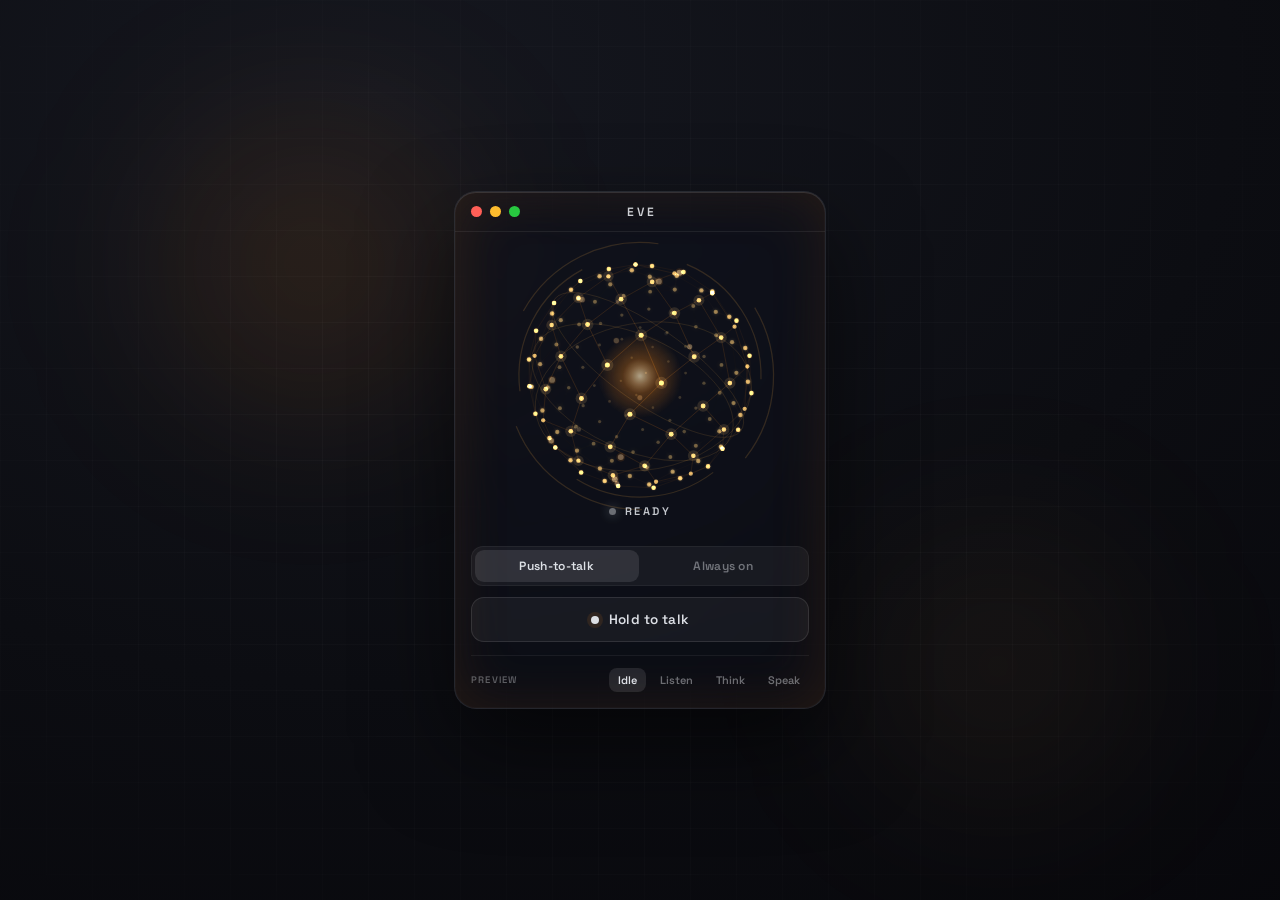
==== eve/ui/web/index.html @ 958aa99e "feat: claude frontend design" ====
<!DOCTYPE html>
<html lang="en">
<head>
  <meta charset="utf-8" />
  <meta name="viewport" content="width=device-width, initial-scale=1" />
  <title>EVE</title>
  <link rel="preconnect" href="https://fonts.googleapis.com" />
  <link rel="preconnect" href="https://fonts.gstatic.com" crossorigin />
  <link href="https://fonts.googleapis.com/css2?family=Space+Grotesk:wght@400;500;600;700&display=swap" rel="stylesheet" />
  <link rel="stylesheet" href="./styles.css" />
</head>
<body>
  <!-- Outer ambience: the "desktop" the glass panel floats over -->
  <div class="eve-stage">
    <div class="eve-blob eve-blob--a"></div>
    <div class="eve-blob eve-blob--b"></div>
    <div class="eve-grid" aria-hidden="true"></div>

    <!-- The glass panel -->
    <main class="eve-panel" aria-label="EVE assistant">
      <!-- Title bar -->
      <header class="eve-titlebar">
        <div class="eve-traffic" aria-hidden="true">
          <span class="eve-dot eve-dot--close"></span>
          <span class="eve-dot eve-dot--min"></span>
          <span class="eve-dot eve-dot--max"></span>
        </div>
        <div class="eve-title">EVE</div>
      </header>

      <!-- Canvas stage + status line -->
      <section class="eve-stage-canvas">
        <canvas id="eve-canvas"></canvas>
        <div class="eve-status">
          <span class="eve-status__dot" id="status-dot"></span>
          <span class="eve-status__label" id="status-label">READY</span>
        </div>
      </section>

      <!-- Controls -->
      <section class="eve-controls">
        <!-- Mode segmented control -->
        <div class="eve-segments" role="tablist" aria-label="Input mode">
          <button class="eve-seg" id="seg-ptt" role="tab" aria-selected="true">Push&#8209;to&#8209;talk</button>
          <button class="eve-seg" id="seg-always" role="tab" aria-selected="false">Always on</button>
        </div>

        <!-- Push-to-talk button (PTT mode) -->
        <button class="eve-ptt" id="ptt-button" hidden>
          <span class="eve-ptt__dot"></span>
          <span class="eve-ptt__label" id="ptt-label">Hold to talk</span>
        </button>

        <!-- Always-on controls -->
        <div class="eve-always" id="always-controls" hidden>
          <button class="eve-mute" id="mute-button">Mute mic</button>
          <button class="eve-demo" id="demo-button">Demo reply</button>
        </div>

        <!-- Preview scrub row (prototype affordance; drop in production) -->
        <div class="eve-preview">
          <span class="eve-preview__label">PREVIEW</span>
          <div class="eve-preview__row">
            <button class="eve-chip" data-state="idle">Idle</button>
            <button class="eve-chip" data-state="listening">Listen</button>
            <button class="eve-chip" data-state="thinking">Think</button>
            <button class="eve-chip" data-state="speaking">Speak</button>
          </div>
        </div>
      </section>
    </main>
  </div>

  <script type="module" src="./app.js"></script>
</body>
</html>
---- eve/ui/web/styles.css ----
/* ============================================================
   EVE — Voice Visualizer Window
   Design tokens + glass-panel chrome. The orb itself is canvas.
   Accent-derived colors (blobs / halo / accent hex) are set on
   :root by app.js via setAccent(), so the whole shell retints
   when the palette changes.
   ============================================================ */

:root {
  /* Surfaces / text (dark glass theme) */
  --color-panel: rgba(15, 17, 24, 0.46);
  --color-panel-border: rgba(255, 255, 255, 0.10);
  --color-hairline: rgba(255, 255, 255, 0.07);
  --color-surface: rgba(255, 255, 255, 0.05);
  --color-surface-active: rgba(255, 255, 255, 0.10);

  --color-text: rgba(238, 241, 246, 0.92);
  --color-text-muted: rgba(238, 241, 246, 0.42);
  --color-text-faint: rgba(238, 241, 246, 0.35);
  --color-on-accent: #0b0c10;

  --color-listening: #3ad29b;
  --color-thinking: #ffc44d;
  --color-destructive: #ff6b6b;

  /* Accent-derived (overwritten by app.js setAccent) */
  --accent-hex: #ffb65e;
  --accent-edge: #ff8c1a;
  --accent-ring: #ffb347;
  --blob-a: rgba(255, 140, 26, 0.16);
  --blob-b: rgba(255, 179, 71, 0.10);
  --halo: rgba(255, 140, 26, 0.10);

  /* Geometry */
  --radius-panel: 22px;
  --radius-button: 13px;
  --radius-segment: 12px;
  --radius-segment-inner: 9px;
  --radius-chip: 8px;

  /* Motion */
  --duration-fast: 0.16s;
  --ease: ease;
}

* { box-sizing: border-box; }

html, body {
  margin: 0;
  height: 100%;
  font-family: 'Space Grotesk', -apple-system, system-ui, sans-serif;
}

/* ---- Outer ambience (the desktop behind the window) ---- */
.eve-stage {
  position: relative;
  width: 100%;
  min-height: 100vh;
  display: grid;
  place-items: center;
  overflow: hidden;
  background: radial-gradient(120% 120% at 30% 10%, #15171f 0%, #0c0d12 55%, #07070b 100%);
}

.eve-blob {
  position: absolute;
  border-radius: 50%;
  pointer-events: none;
  will-change: transform;
}
.eve-blob--a {
  width: 420px; height: 420px;
  left: max(-60px, 8vw); top: 6vh;
  filter: blur(80px);
  background: radial-gradient(circle, var(--blob-a) 0%, transparent 70%);
  animation: eveDrift 17s ease-in-out infinite;
}
.eve-blob--b {
  width: 360px; height: 360px;
  right: max(-40px, 8vw); bottom: 6vh;
  filter: blur(90px);
  background: radial-gradient(circle, var(--blob-b) 0%, transparent 70%);
  animation: eveDrift2 21s ease-in-out infinite;
}

.eve-grid {
  position: absolute;
  inset: 0;
  pointer-events: none;
  background-image:
    linear-gradient(rgba(255, 255, 255, 0.025) 1px, transparent 1px),
    linear-gradient(90deg, rgba(255, 255, 255, 0.025) 1px, transparent 1px);
  background-size: 46px 46px;
  -webkit-mask-image: radial-gradient(80% 80% at 50% 50%, #000 30%, transparent 100%);
  mask-image: radial-gradient(80% 80% at 50% 50%, #000 30%, transparent 100%);
}

@keyframes eveDrift {
  0% { transform: translate(0, 0); }
  50% { transform: translate(20px, -26px); }
  100% { transform: translate(0, 0); }
}
@keyframes eveDrift2 {
  0% { transform: translate(0, 0); }
  50% { transform: translate(-26px, 18px); }
  100% { transform: translate(0, 0); }
}

@media (prefers-reduced-motion: reduce) {
  .eve-blob { animation: none; }
}

/* ---- Glass panel ---- */
.eve-panel {
  position: relative;
  width: 372px;
  border-radius: var(--radius-panel);
  overflow: hidden;
  background: var(--color-panel);
  border: 1px solid var(--color-panel-border);
  box-shadow:
    0 40px 90px rgba(0, 0, 0, 0.55),
    0 0 0 1px rgba(255, 255, 255, 0.02) inset,
    0 1px 0 rgba(255, 255, 255, 0.10) inset,
    0 0 60px var(--halo) inset;
  backdrop-filter: blur(26px) saturate(150%);
  -webkit-backdrop-filter: blur(26px) saturate(150%);
}

/* ---- Title bar ---- */
.eve-titlebar {
  display: flex;
  align-items: center;
  height: 40px;
  padding: 0 16px;
  border-bottom: 1px solid var(--color-hairline);
}
.eve-traffic { display: flex; gap: 8px; }
.eve-dot { width: 11px; height: 11px; border-radius: 50%; }
.eve-dot--close { background: #ff5f57; }
.eve-dot--min { background: #febc2e; }
.eve-dot--max { background: #28c840; }
.eve-title {
  flex: 1;
  text-align: center;
  margin-left: -46px; /* optically center past the traffic lights */
  font-size: 12px;
  font-weight: 600;
  letter-spacing: 3px;
  color: rgba(238, 241, 246, 0.85);
}

/* ---- Canvas stage ---- */
.eve-stage-canvas { position: relative; }
#eve-canvas {
  display: block;
  width: 100%;
  height: 300px;
}
.eve-status {
  position: absolute;
  left: 0; right: 0; bottom: 14px;
  display: flex;
  align-items: center;
  justify-content: center;
  gap: 9px;
}
.eve-status__dot {
  width: 7px; height: 7px;
  border-radius: 50%;
  background: var(--color-text-muted);
  box-shadow: 0 0 12px currentColor;
  color: var(--color-text-muted);
}
.eve-status__label {
  font-size: 11px;
  font-weight: 600;
  letter-spacing: 2.5px;
  color: rgba(238, 241, 246, 0.82);
}

/* ---- Controls ---- */
.eve-controls { padding: 14px 16px 16px; }

/* shared button transitions */
.eve-seg, .eve-ptt, .eve-mute, .eve-demo, .eve-chip {
  font-family: inherit;
  cursor: pointer;
  transition: background var(--duration-fast) var(--ease),
              color var(--duration-fast) var(--ease),
              transform 0.1s var(--ease),
              box-shadow 0.2s var(--ease);
}
.eve-seg:active, .eve-ptt:active, .eve-mute:active,
.eve-demo:active, .eve-chip:active { transform: scale(0.975); }

/* Segmented mode control */
.eve-segments {
  display: flex;
  gap: 3px;
  padding: 3px;
  margin-bottom: 11px;
  background: var(--color-surface);
  border: 1px solid var(--color-surface);
  border-radius: var(--radius-segment);
}
.eve-seg {
  flex: 1;
  border: none;
  padding: 8px 4px;
  border-radius: var(--radius-segment-inner);
  font-size: 12px;
  font-weight: 600;
  letter-spacing: 0.3px;
  color: var(--color-text-muted);
  background: transparent;
}
.eve-seg[aria-selected="true"] {
  color: var(--color-text);
  background: var(--color-surface-active);
}

/* Push-to-talk button */
.eve-ptt {
  display: flex;
  align-items: center;
  justify-content: center;
  gap: 10px;
  width: 100%;
  padding: 13px;
  border-radius: var(--radius-button);
  font-size: 13.5px;
  font-weight: 600;
  letter-spacing: 0.4px;
  color: var(--color-text);
  background: var(--color-surface);
  border: 1px solid var(--color-panel-border);
}
.eve-ptt__dot {
  width: 8px; height: 8px;
  border-radius: 50%;
  background: currentColor;
  box-shadow: 0 0 0 4px var(--halo);
}
.eve-ptt.is-held {
  color: var(--color-on-accent);
  background: var(--accent-hex);
  border-color: transparent;
  box-shadow: 0 8px 26px color-mix(in srgb, var(--accent-edge) 50%, transparent);
}
.eve-ptt.is-held .eve-ptt__dot { box-shadow: 0 0 0 4px transparent; }

/* Always-on controls */
.eve-always { display: flex; gap: 8px; }
.eve-mute, .eve-demo {
  flex: 1;
  padding: 12px;
  border-radius: var(--radius-button);
  font-size: 13px;
  font-weight: 600;
}
.eve-mute {
  color: var(--color-text);
  background: var(--color-surface);
  border: 1px solid var(--color-panel-border);
}
.eve-mute.is-muted {
  color: var(--color-on-accent);
  background: var(--color-destructive);
  border-color: transparent;
}
.eve-demo {
  color: var(--color-on-accent);
  background: var(--accent-hex);
  border: none;
}

/* Preview scrub row */
.eve-preview {
  display: flex;
  align-items: center;
  gap: 8px;
  margin-top: 13px;
  padding-top: 12px;
  border-top: 1px solid rgba(255, 255, 255, 0.06);
}
.eve-preview__label {
  font-size: 9.5px;
  font-weight: 600;
  letter-spacing: 1.2px;
  color: var(--color-text-faint);
}
.eve-preview__row {
  display: flex;
  gap: 5px;
  flex: 1;
  justify-content: flex-end;
}
.eve-chip {
  border: none;
  padding: 5px 9px;
  border-radius: var(--radius-chip);
  font-size: 11px;
  font-weight: 600;
  color: var(--color-text-muted);
  background: transparent;
}
.eve-chip.is-active {
  color: var(--color-text);
  background: var(--color-surface-active);
}

[hidden] { display: none !important; }
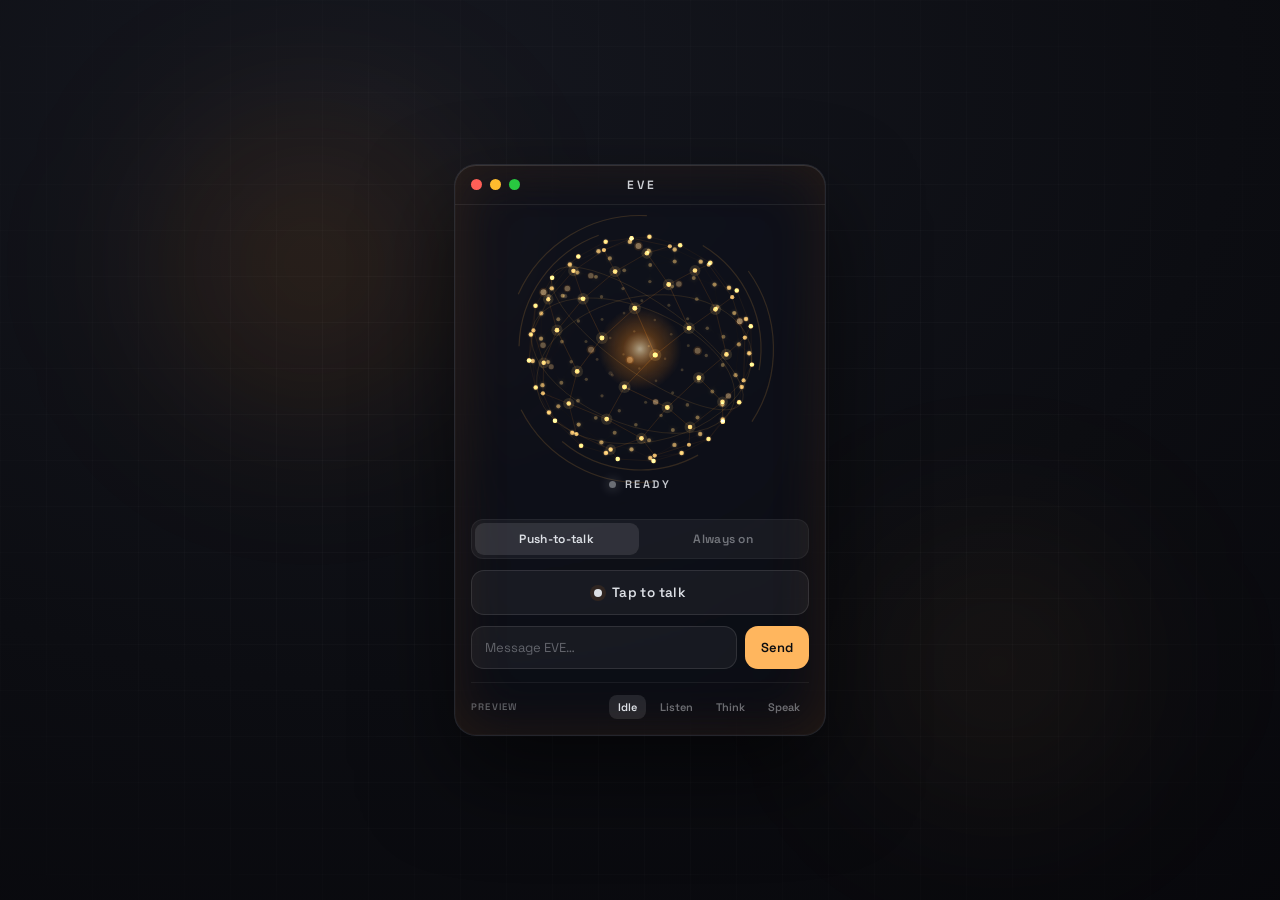
==== commit 0725ef60: "feat: lots of stuff" ====
--- a/eve/ui/web/index.html
+++ b/eve/ui/web/index.html
@@ -57,6 +57,20 @@
           <button class="eve-demo" id="demo-button">Demo reply</button>
         </div>
 
+        <!-- Type-to-EVE: real browser→backend input channel (POST ./input).
+             Visible in both standalone and embedded modes. -->
+        <form class="eve-compose" id="compose-form">
+          <input
+            class="eve-compose__input"
+            id="text-input"
+            type="text"
+            placeholder="Message EVE&hellip;"
+            autocomplete="off"
+            aria-label="Message EVE"
+          />
+          <button class="eve-compose__send" id="text-send" type="submit">Send</button>
+        </form>
+
         <!-- Preview scrub row (prototype affordance; drop in production) -->
         <div class="eve-preview">
           <span class="eve-preview__label">PREVIEW</span>
--- a/eve/ui/web/styles.css
+++ b/eve/ui/web/styles.css
@@ -275,6 +275,55 @@
   border: none;
 }
 
+/* ---- Compose row (type-to-EVE) ---- */
+.eve-compose {
+  display: flex;
+  gap: 8px;
+  margin-top: 11px;
+}
+.eve-compose__input {
+  flex: 1;
+  min-width: 0;
+  font-family: inherit;
+  font-size: 13px;
+  padding: 12px 13px;
+  border-radius: var(--radius-button);
+  color: var(--color-text);
+  background: var(--color-surface);
+  border: 1px solid var(--color-panel-border);
+  outline: none;
+  transition: border-color var(--duration-fast) var(--ease),
+              background var(--duration-fast) var(--ease),
+              box-shadow 0.2s var(--ease);
+}
+.eve-compose__input::placeholder { color: var(--color-text-faint); }
+.eve-compose__input:hover { background: var(--color-surface-active); }
+.eve-compose__input:focus {
+  background: var(--color-surface-active);
+  border-color: color-mix(in srgb, var(--accent-ring) 55%, transparent);
+  box-shadow: 0 0 0 3px var(--halo);
+}
+/* Send button — matches the accent-filled button styling (cf. .eve-demo) */
+.eve-compose__send {
+  flex: 0 0 auto;
+  font-family: inherit;
+  cursor: pointer;
+  padding: 12px 16px;
+  border-radius: var(--radius-button);
+  font-size: 13px;
+  font-weight: 600;
+  color: var(--color-on-accent);
+  background: var(--accent-hex);
+  border: none;
+  transition: background var(--duration-fast) var(--ease),
+              transform 0.1s var(--ease),
+              box-shadow 0.2s var(--ease);
+}
+.eve-compose__send:hover {
+  box-shadow: 0 8px 22px color-mix(in srgb, var(--accent-edge) 45%, transparent);
+}
+.eve-compose__send:active { transform: scale(0.975); }
+
 /* Preview scrub row */
 .eve-preview {
   display: flex;
@@ -310,4 +359,36 @@
   background: var(--color-surface-active);
 }
 
+/* ============================================================
+   Embedded in the native window — strip the fake macOS chrome;
+   the real OS window provides the frame/titlebar. Toggled by
+   app.js adding `.embedded` to <body> when ?embedded=1 is set.
+   Only overrides geometry/decoration; the compose row and orb
+   are untouched and remain visible.
+   ============================================================ */
+.embedded .eve-titlebar { display: none; }     /* real titlebar belongs to the OS */
+.embedded .eve-preview { display: none; }       /* dev-only PREVIEW chips */
+
+/* Backdrop: remove the desktop ambience so the panel fills edge-to-edge */
+.embedded .eve-blob,
+.embedded .eve-grid { display: none; }
+
+/* Stage: drop the centering inset so nothing floats the panel */
+.embedded .eve-stage {
+  display: block;
+  background: #0c0d12; /* flat dark base, no radial desktop glow */
+}
+
+/* Panel: flatten the glass frame and let it fill the native window */
+.embedded .eve-panel {
+  width: 100%;
+  min-height: 100vh;
+  margin: 0;
+  border: none;
+  border-radius: 0;
+  box-shadow: none;
+  backdrop-filter: none;
+  -webkit-backdrop-filter: none;
+}
+
 [hidden] { display: none !important; }
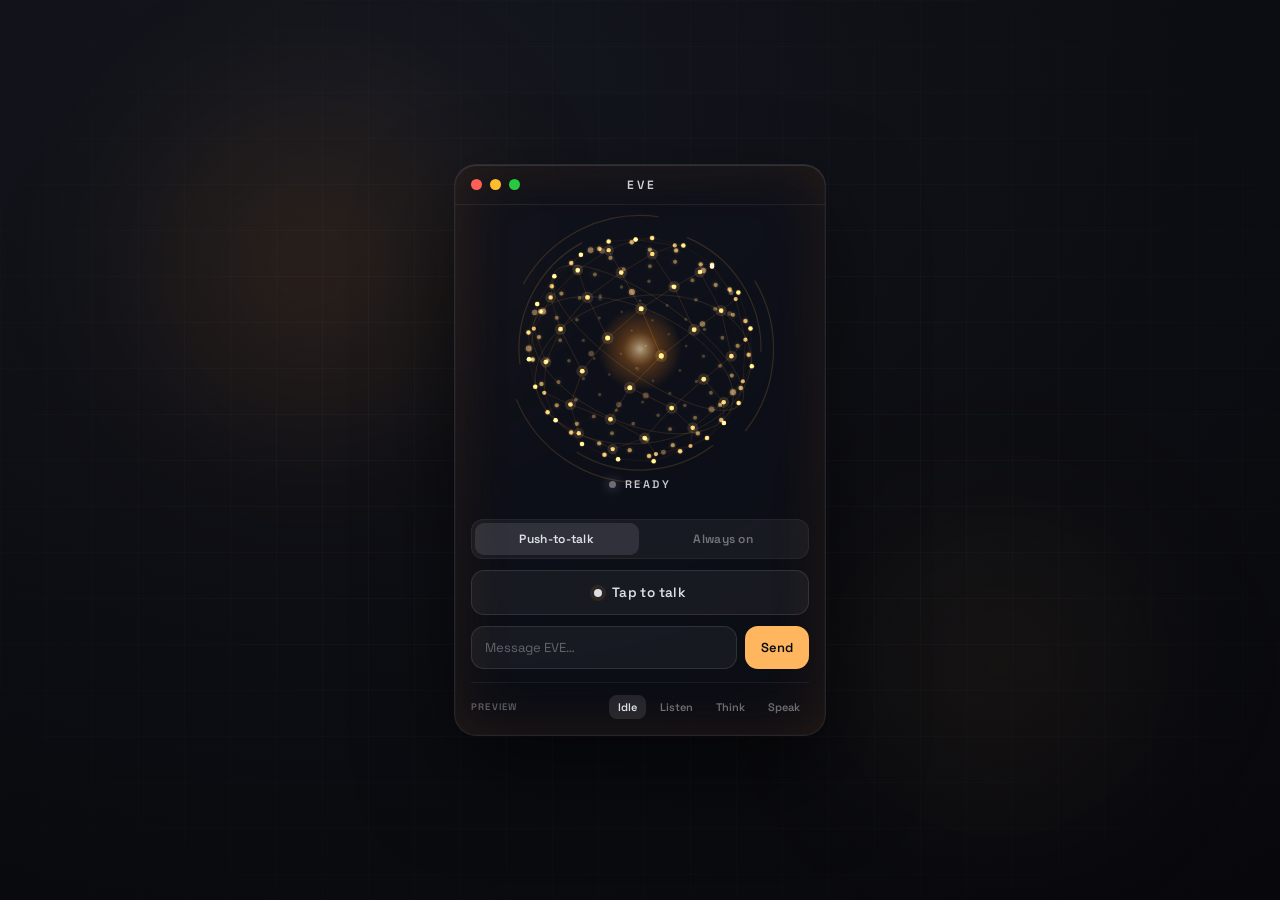
==== commit 1190d4c9: "feat: eve stop talking button" ====
--- a/eve/ui/web/index.html
+++ b/eve/ui/web/index.html
@@ -71,6 +71,11 @@
           <button class="eve-compose__send" id="text-send" type="submit">Send</button>
         </form>
 
+        <!-- Stop button: only visible while EVE is speaking -->
+        <button class="eve-stop" id="stop-button" hidden aria-label="Stop speaking">
+          &#9632; Stop
+        </button>
+
         <!-- Preview scrub row (prototype affordance; drop in production) -->
         <div class="eve-preview">
           <span class="eve-preview__label">PREVIEW</span>
--- a/eve/ui/web/styles.css
+++ b/eve/ui/web/styles.css
@@ -324,6 +324,26 @@
 }
 .eve-compose__send:active { transform: scale(0.975); }
 
+/* Stop button — appears only while EVE is speaking */
+.eve-stop {
+  display: block;
+  width: 100%;
+  margin-top: 8px;
+  padding: 9px 0;
+  background: rgba(255, 80, 80, 0.12);
+  border: 1px solid rgba(255, 80, 80, 0.35);
+  border-radius: 10px;
+  color: #ff6b6b;
+  font-family: inherit;
+  font-size: 13px;
+  font-weight: 500;
+  letter-spacing: 0.03em;
+  cursor: pointer;
+  transition: background 0.15s, border-color 0.15s;
+}
+.eve-stop:hover { background: rgba(255, 80, 80, 0.22); border-color: rgba(255, 80, 80, 0.55); }
+.eve-stop:active { transform: scale(0.975); }
+
 /* Preview scrub row */
 .eve-preview {
   display: flex;
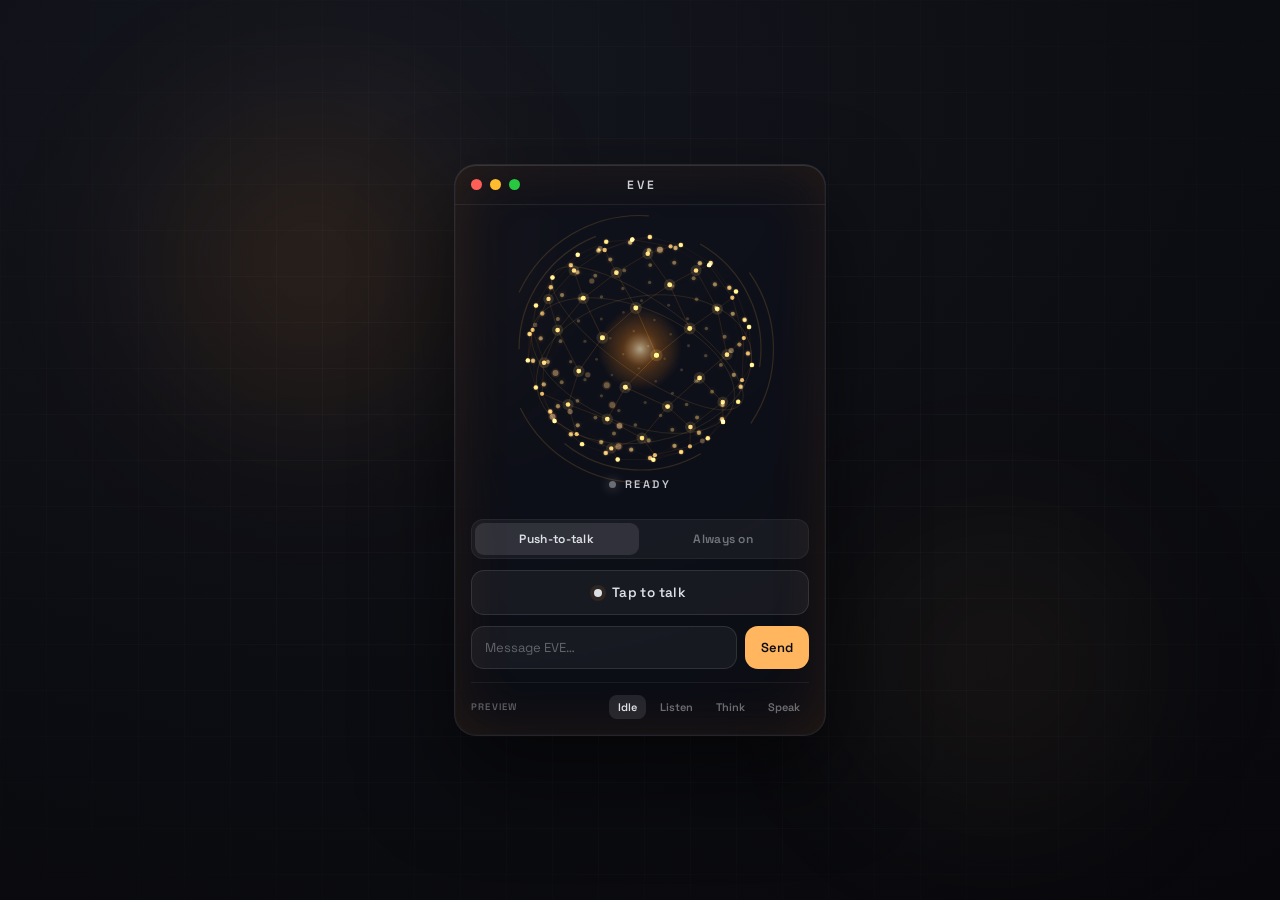
==== commit 7d3331c4: "fix: resolved push to talk consistency, feat: audits - still need to address always on bug and fix s" ====
--- a/eve/ui/web/index.html
+++ b/eve/ui/web/index.html
@@ -48,7 +48,7 @@
         <!-- Push-to-talk button (PTT mode) -->
         <button class="eve-ptt" id="ptt-button" hidden>
           <span class="eve-ptt__dot"></span>
-          <span class="eve-ptt__label" id="ptt-label">Hold to talk</span>
+          <span class="eve-ptt__label" id="ptt-label">Tap to talk</span>
         </button>
 
         <!-- Always-on controls -->
@@ -56,6 +56,10 @@
           <button class="eve-mute" id="mute-button">Mute mic</button>
           <button class="eve-demo" id="demo-button">Demo reply</button>
         </div>
+
+        <!-- Reply transcript: a short rolling caption of the latest exchange.
+             Filled live from SSE `reply` events ({role, text}) by app.js. -->
+        <div class="eve-reply-log" id="reply-log" aria-live="polite" aria-label="Conversation transcript"></div>
 
         <!-- Type-to-EVE: real browser→backend input channel (POST ./input).
              Visible in both standalone and embedded modes. -->
--- a/eve/ui/web/styles.css
+++ b/eve/ui/web/styles.css
@@ -274,6 +274,38 @@
   background: var(--accent-hex);
   border: none;
 }
+
+/* ---- Reply transcript (rolling caption of the latest exchange) ---- */
+.eve-reply-log {
+  margin-top: 11px;
+  padding: 10px 12px;
+  max-height: 132px;            /* ~6 short lines; clip the rest gracefully */
+  overflow-y: auto;
+  display: flex;
+  flex-direction: column;
+  gap: 6px;
+  border-radius: var(--radius-button);
+  background: var(--color-surface);
+  border: 1px solid var(--color-hairline);
+  font-size: 12.5px;
+  line-height: 1.4;
+  color: var(--color-text-muted);
+}
+/* Empty until the first reply arrives — collapse so it leaves no gap. */
+.eve-reply-log:empty { display: none; }
+
+/* One line per turn. Role label is dimmed; the text reads in full color. */
+.eve-reply-log__line { word-break: break-word; }
+.eve-reply-log__role {
+  font-weight: 600;
+  letter-spacing: 0.3px;
+  margin-right: 6px;
+  color: var(--color-text-faint);
+}
+/* Subtly distinguish who is speaking: EVE picks up the accent, you stay neutral. */
+.eve-reply-log__line--eve .eve-reply-log__role { color: var(--accent-hex); }
+.eve-reply-log__line--eve { color: var(--color-text); }
+.eve-reply-log__line--you { color: var(--color-text-muted); }
 
 /* ---- Compose row (type-to-EVE) ---- */
 .eve-compose {
